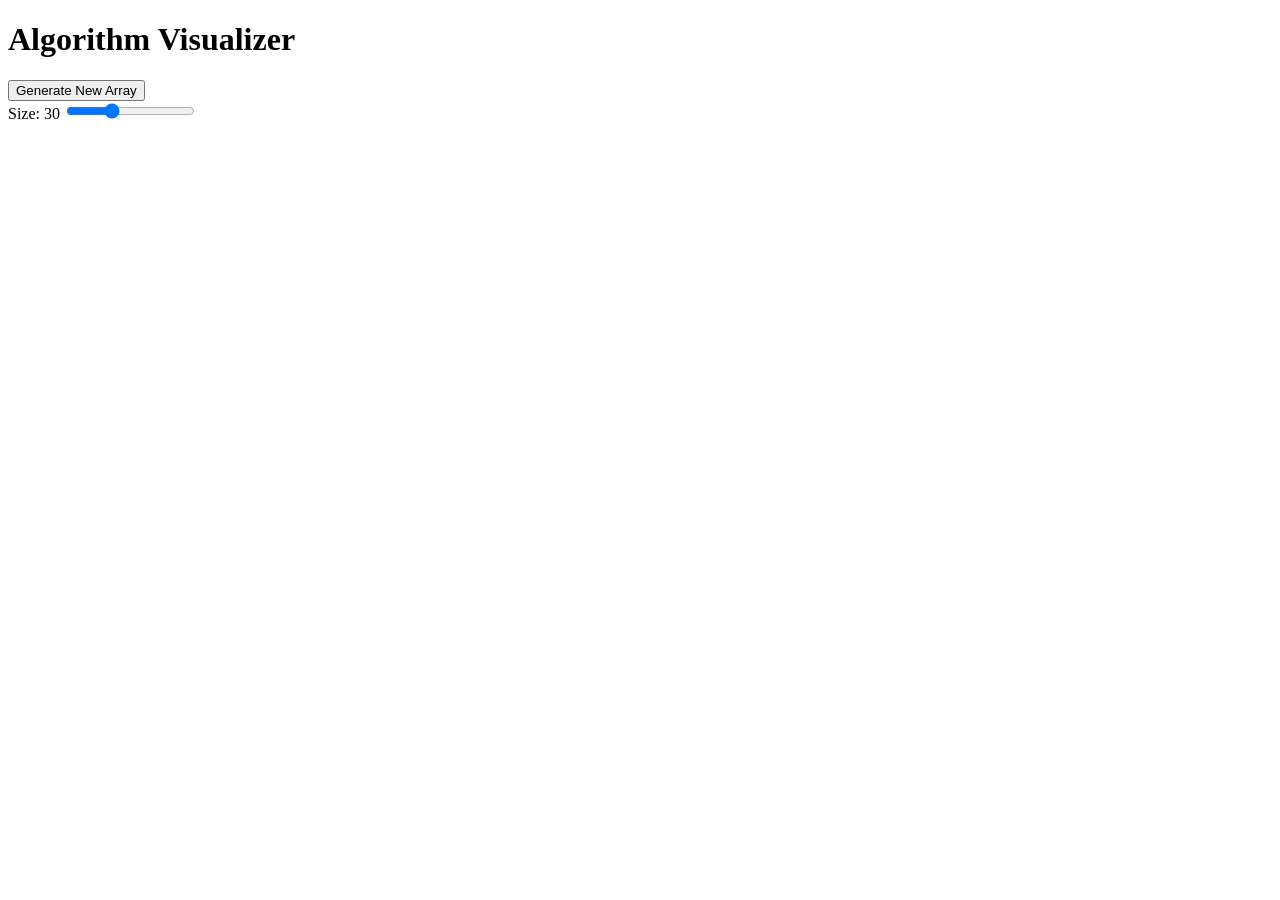
==== index.html @ 88ce08a6 "Added code" ====
<!DOCTYPE html>
<html lang="en">
<head>
    <meta charset="UTF-8">
    <meta name = "viewport" content = "width=device-width, initial-scale=1.0">
    <title>AlgoVisualizer - Interactive Algorithm Engine</title>
</head>
<body>
    <header>
        <h1>Algorithm Visualizer</h1>
        <div class = "controls">
            <button id="generate-btn">Generate New Array</button>
            <div class="slider-group">
                <label for="array-size">Size: <span id="size-val">30</span></label>
                <input type="range" id="array-size" min="5" max="80" value="30">
            </div>
        </div>
    </header>

    <main>
        <div id="visualizer-container"></div>
    </main>
    <script src="app.js"></script>
</body>
</html>
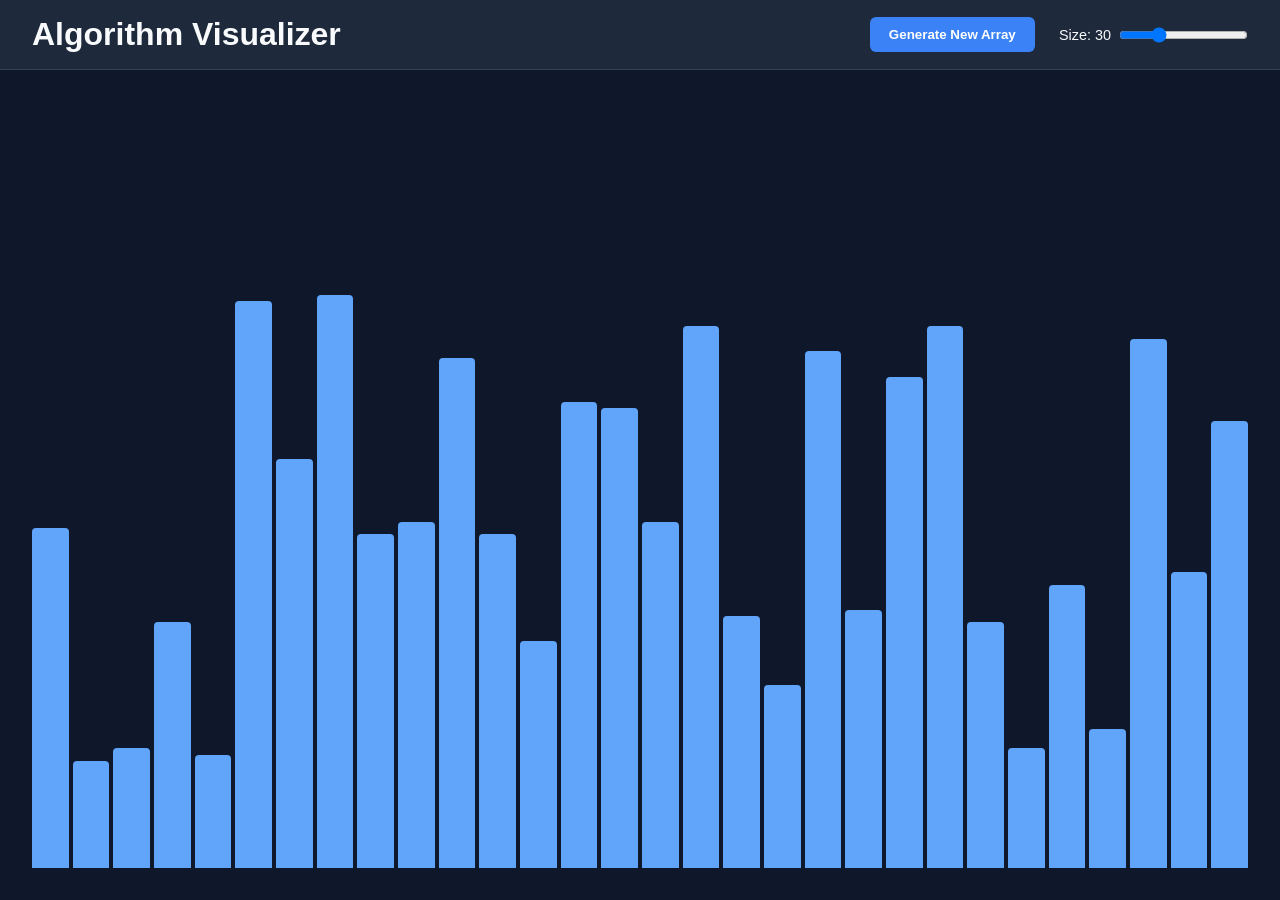
==== commit f49d714d: "Added code" ====
--- a/index.html
+++ b/index.html
@@ -1,25 +1,27 @@
 <!DOCTYPE html>
 <html lang="en">
 <head>
-    <meta charset="UTF-8">
-    <meta name = "viewport" content = "width=device-width, initial-scale=1.0">
-    <title>AlgoVisualizer - Interactive Algorithm Engine</title>
+  <meta charset="UTF-8">
+  <meta name="viewport" content="width=device-width, initial-scale=1.0">
+  <title>Algorithm Visualizer</title>
+  <link rel="stylesheet" href="style.css">
 </head>
 <body>
-    <header>
-        <h1>Algorithm Visualizer</h1>
-        <div class = "controls">
-            <button id="generate-btn">Generate New Array</button>
-            <div class="slider-group">
-                <label for="array-size">Size: <span id="size-val">30</span></label>
-                <input type="range" id="array-size" min="5" max="80" value="30">
-            </div>
-        </div>
-    </header>
+  <header>
+    <h1>Algorithm Visualizer</h1>
+    <div class="controls">
+      <button id="generate-btn">Generate New Array</button>
+      <div class="slider-group">
+        <label for="array-size">Size: <span id="size-val">30</span></label>
+        <input type="range" id="array-size" min="10" max="80" value="30">
+      </div>
+    </div>
+  </header>
 
-    <main>
-        <div id="visualizer-container"></div>
-    </main>
-    <script src="app.js"></script>
+  <main>
+    <div id="visualizer-container"></div>
+  </main>
+
+  <script src="app.js"></script>
 </body>
 </html>
--- a/style.css
+++ b/style.css
@@ -0,0 +1,82 @@
+* {
+  box-sizing: border-box;
+  margin: 0;
+  padding: 0;
+  font-family: 'Segoe UI', Tahoma, Geneva, Verdana, sans-serif;
+}
+
+body {
+  background-color: #0f172a;
+  color: #f8fafc;
+  display: flex;
+  flex-direction: column;
+  height: 100vh;
+}
+
+header {
+  display: flex;
+  justify-content: space-between;
+  align-items: center;
+  padding: 1rem 2rem;
+  background-color: #1e293b;
+  border-bottom: 1px solid #334155;
+}
+
+.controls {
+  display: flex;
+  align-items: center;
+  gap: 1.5rem;
+}
+
+button {
+  background-color: #3b82f6;
+  color: white;
+  border: none;
+  padding: 0.6rem 1.2rem;
+  border-radius: 6px;
+  cursor: pointer;
+  font-weight: 600;
+  transition: background-color 0.2s ease;
+}
+
+button:hover {
+  background-color: #2563eb;
+}
+
+.slider-group {
+  display: flex;
+  align-items: center;
+  gap: 0.5rem;
+  font-size: 0.9rem;
+}
+
+main {
+  flex: 1; 
+  display: flex;
+  justify-content: center;
+  align-items: flex-end;
+  padding: 2rem;
+  overflow: hidden;
+}
+
+#visualizer-container {
+  display: flex;
+  align-items: flex-end;
+  justify-content: center;
+  gap: 4px;
+  width: 100%;
+  height: 70vh;
+}
+
+.bar {
+  background-color: #60a5fa;
+  border-top-left-radius: 4px;
+  border-top-right-radius: 4px;
+  flex: 1;   /* Automatically shrinks bar widths as more bars are added */
+  transition: height 0.1s ease, background-color 0.1s ease;
+}
+
+/* Color States for Algorithms */
+.bar.comparing { background-color: #f59e0b; } /* Orange */
+.bar.swapping  { background-color: #ef4444; } /* Red */
+.bar.sorted    { background-color: #10b981; } /* Green */
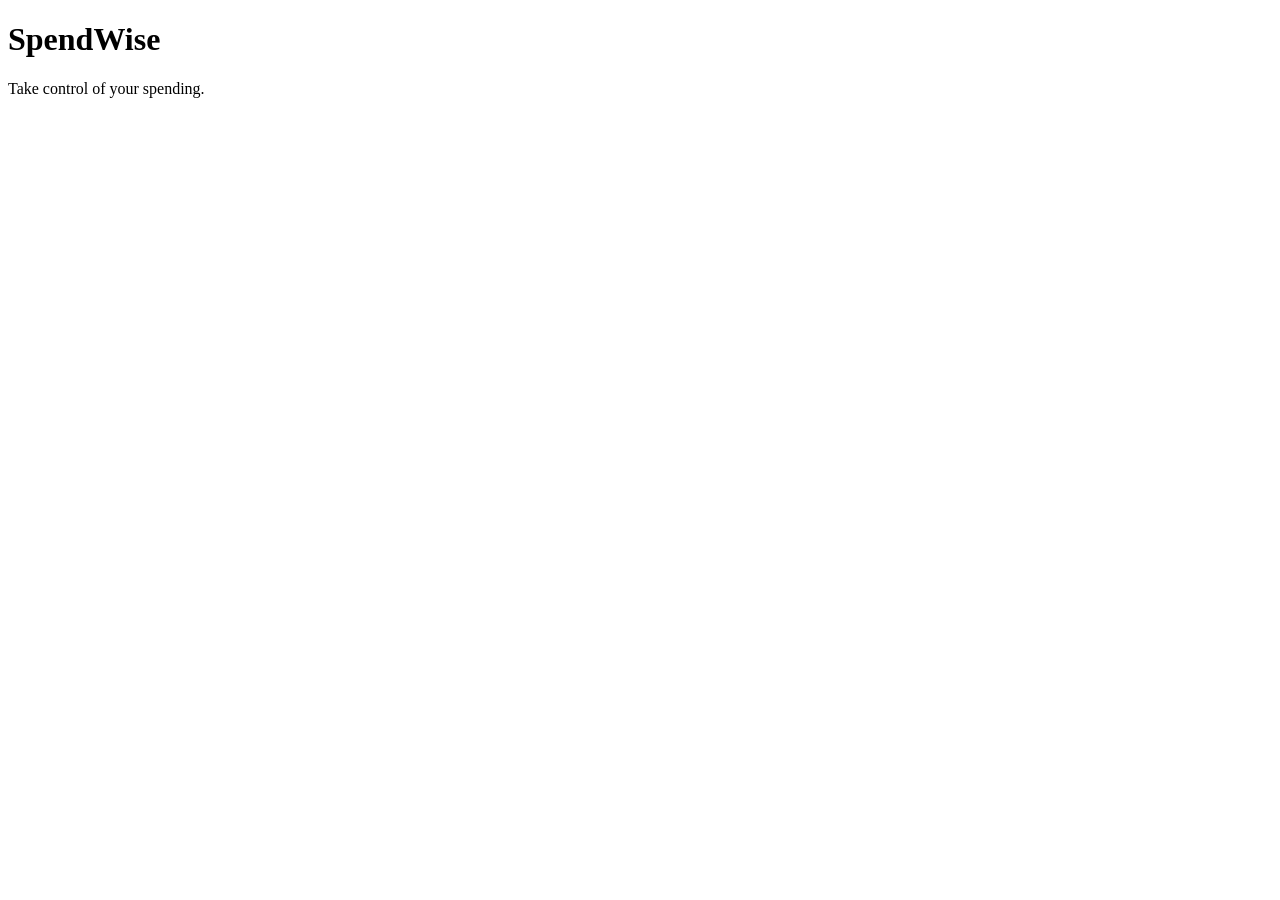
==== commit f684b551: "Added" ====
--- a/index.html
+++ b/index.html
@@ -1,27 +1,20 @@
 <!DOCTYPE html>
 <html lang="en">
+
 <head>
-  <meta charset="UTF-8">
-  <meta name="viewport" content="width=device-width, initial-scale=1.0">
-  <title>Algorithm Visualizer</title>
-  <link rel="stylesheet" href="style.css">
+    <meta charset="UTF-8">
+    <meta name="viewport" content="width=device-width, initial-scale=1.0">
+
+    <title>SpendWise</title>
+
+    <link rel="stylesheet" href="style.css">
 </head>
+
 <body>
-  <header>
-    <h1>Algorithm Visualizer</h1>
-    <div class="controls">
-      <button id="generate-btn">Generate New Array</button>
-      <div class="slider-group">
-        <label for="array-size">Size: <span id="size-val">30</span></label>
-        <input type="range" id="array-size" min="10" max="80" value="30">
-      </div>
-    </div>
-  </header>
 
-  <main>
-    <div id="visualizer-container"></div>
-  </main>
+    <h1>SpendWise</h1>
+    <p>Take control of your spending.</p>
 
-  <script src="app.js"></script>
 </body>
+
 </html>
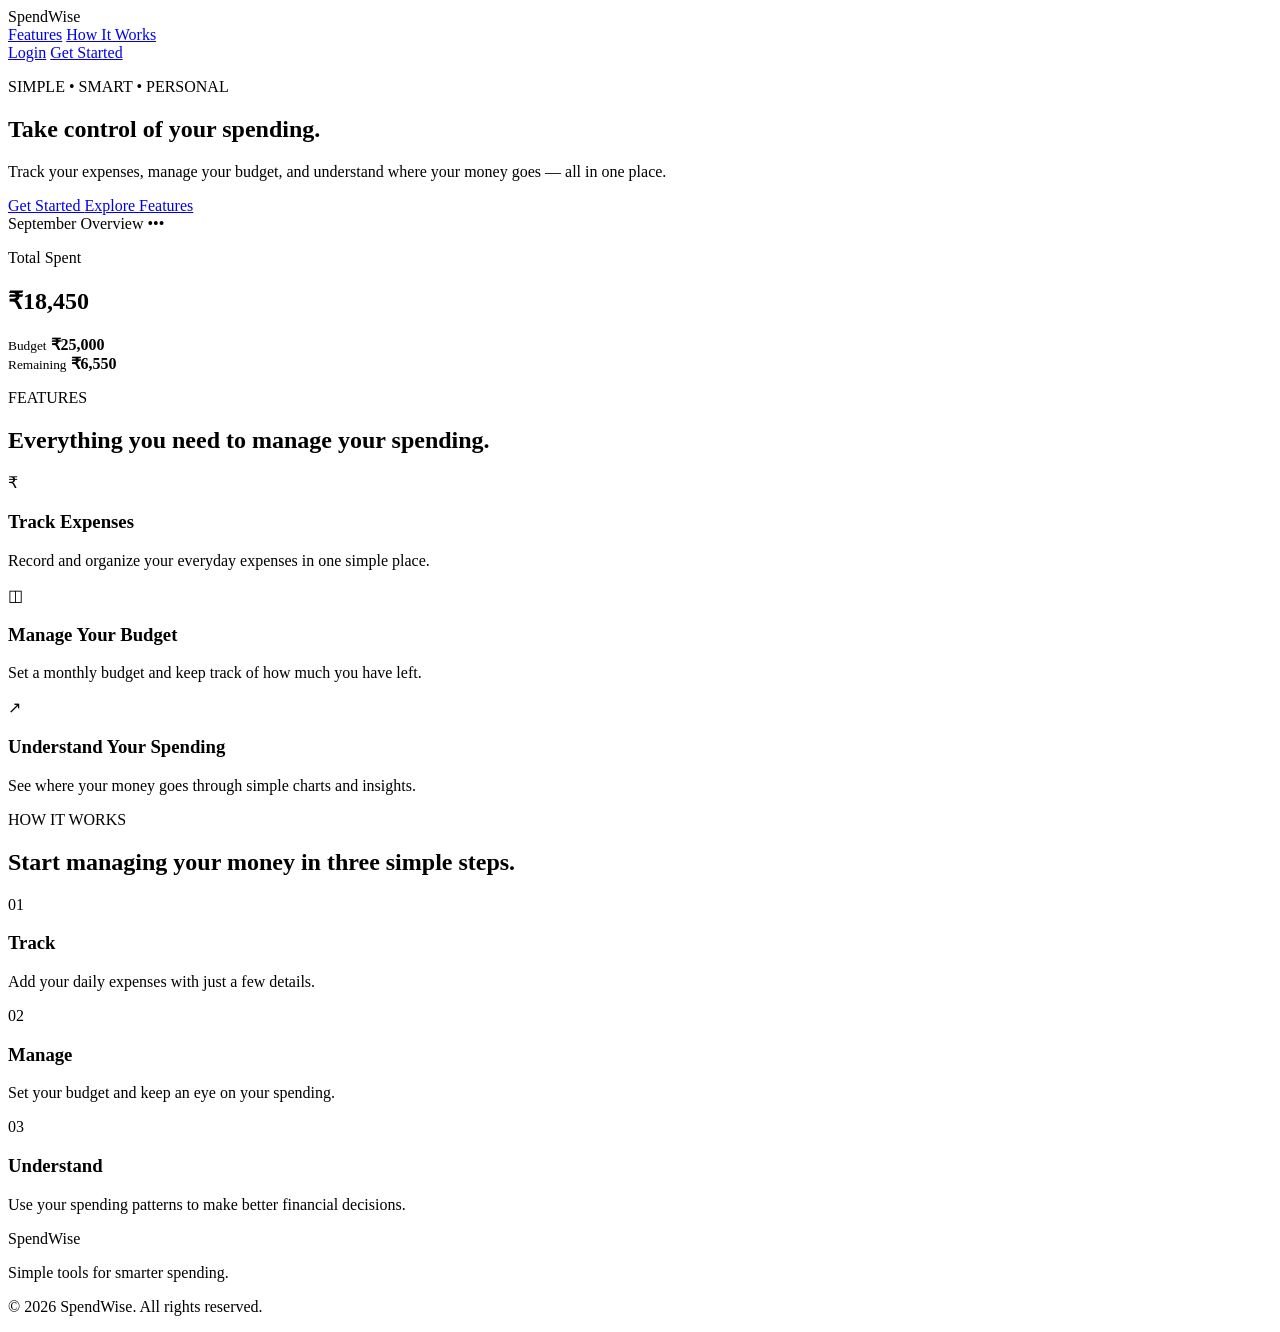
==== commit 8b81196d: "Added homepage layout" ====
--- a/index.html
+++ b/index.html
@@ -2,18 +2,212 @@
 <html lang="en">
 
 <head>
-    <meta charset="UTF-8">
-    <meta name="viewport" content="width=device-width, initial-scale=1.0">
-
-    <title>SpendWise</title>
-
-    <link rel="stylesheet" href="style.css">
+  <meta charset="UTF-8">
+  <meta name="viewport" content="width=device-width, initial-scale=1.0">
+
+  <title>SpendWise</title>
+
+  <link rel="stylesheet" href="style.css">
 </head>
 
 <body>
 
-    <h1>SpendWise</h1>
-    <p>Take control of your spending.</p>
+  <header class="navbar">
+
+    <div class="logo">
+      SpendWise
+    </div>
+
+    <nav class="nav-links">
+      <a href="#features">Features</a>
+      <a href="#how-it-works">How It Works</a>
+    </nav>
+
+    <div class="nav-actions">
+      <a href="#login" class="login-btn">Login</a>
+      <a href="#signup" class="signup-btn">Get Started</a>
+    </div>
+
+  </header>
+
+  <!-- HERO SECTION -->
+  <main>
+    <section class="hero">
+      <div class="hero-content">
+
+        <p class="hero-tag">SIMPLE • SMART • PERSONAL</p>
+        <h1>
+          Take control of
+          <span>your spending.</span>
+        </h1>
+
+        <p class="hero-description">
+          Track your expenses, manage your budget,
+          and understand where your money goes —
+          all in one place.
+        </p>
+
+        <div class="hero-buttons">
+          <a href="#signup" class="primary-btn">
+            Get Started
+          </a>
+          <a href="#features" class="secondary-btn">
+            Explore Features
+          </a>
+        </div>
+
+      </div>
+
+      <div class="hero-preview">
+        <div class="preview-header">
+          <span>September Overview</span>
+          <span>•••</span>
+        </div>
+        <div class="preview-balance">
+          <p>Total Spent</p>
+          <h2>₹18,450</h2>
+        </div>
+
+        <div class="preview-cards">
+          <div>
+            <small>Budget</small>
+            <strong>₹25,000</strong>
+          </div>
+          <div>
+            <small>Remaining</small>
+            <strong>₹6,550</strong>
+          </div>
+        </div>
+      </div>
+    </section>
+
+    <section class="features" id="features">
+
+      <div class="section-heading">
+        <p>FEATURES</p>
+        <h2>
+          Everything you need to
+          manage your spending.
+        </h2>
+      </div>
+
+      <div class="feature-grid">
+
+        <article class="feature-card">
+          <div class="feature-icon">
+            ₹
+          </div>
+          <h3>
+            Track Expenses
+          </h3>
+          <p>
+            Record and organize your everyday
+            expenses in one simple place.
+          </p>
+        </article>
+
+
+        <article class="feature-card">
+          <div class="feature-icon">
+            ◫
+          </div>
+          <h3>
+            Manage Your Budget
+          </h3>
+          <p>
+            Set a monthly budget and keep track
+            of how much you have left.
+          </p>
+        </article>
+
+
+        <article class="feature-card">
+          <div class="feature-icon">
+            ↗
+          </div>
+          <h3>
+            Understand Your Spending
+          </h3>
+          <p>
+            See where your money goes through
+            simple charts and insights.
+          </p>
+        </article>
+
+      </div>
+
+    </section>
+
+    <section class="how-it-works" id="how-it-works">
+
+      <div class="section-heading">
+        <p>HOW IT WORKS</p>
+        <h2>
+          Start managing your money
+          in three simple steps.
+        </h2>
+      </div>
+
+      <div class="steps">
+        <article class="step">
+          <span class="step-number">
+            01
+          </span>
+          <h3>
+            Track
+          </h3>
+          <p>
+            Add your daily expenses
+            with just a few details.
+          </p>
+        </article>
+
+        <article class="step">
+          <span class="step-number">
+            02
+          </span>
+          <h3>
+            Manage
+          </h3>
+          <p>
+            Set your budget and keep
+            an eye on your spending.
+          </p>
+        </article>
+
+
+        <article class="step">
+          <span class="step-number">
+            03
+          </span>
+          <h3>
+            Understand
+          </h3>
+          <p>
+            Use your spending patterns
+            to make better financial decisions.
+          </p>
+        </article>
+
+      </div>
+
+    </section>
+
+  </main>
+
+  <footer class="footer">
+
+    <div class="footer-logo">
+      SpendWise
+    </div>
+    <p>
+      Simple tools for smarter spending.
+    </p>
+    <p class="copyright">
+      © 2026 SpendWise. All rights reserved.
+    </p>
+
+  </footer>
 
 </body>
 
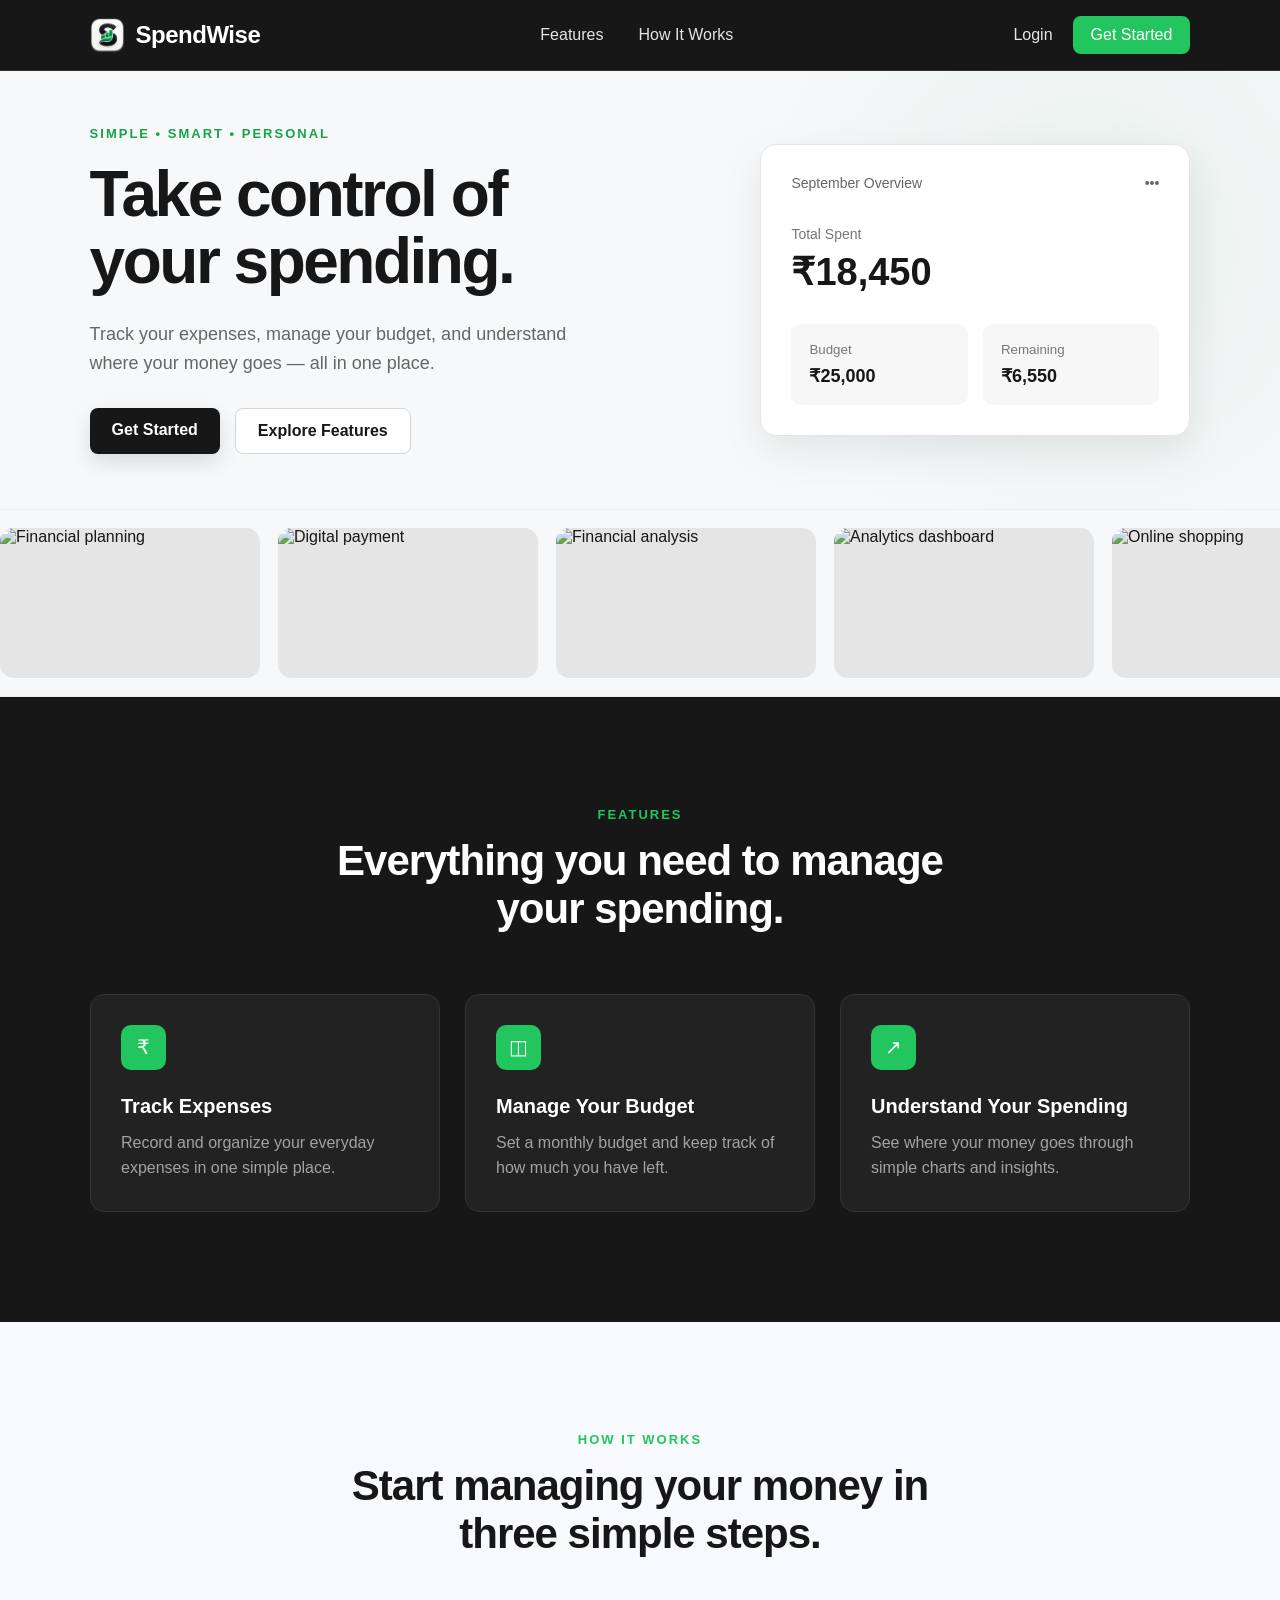
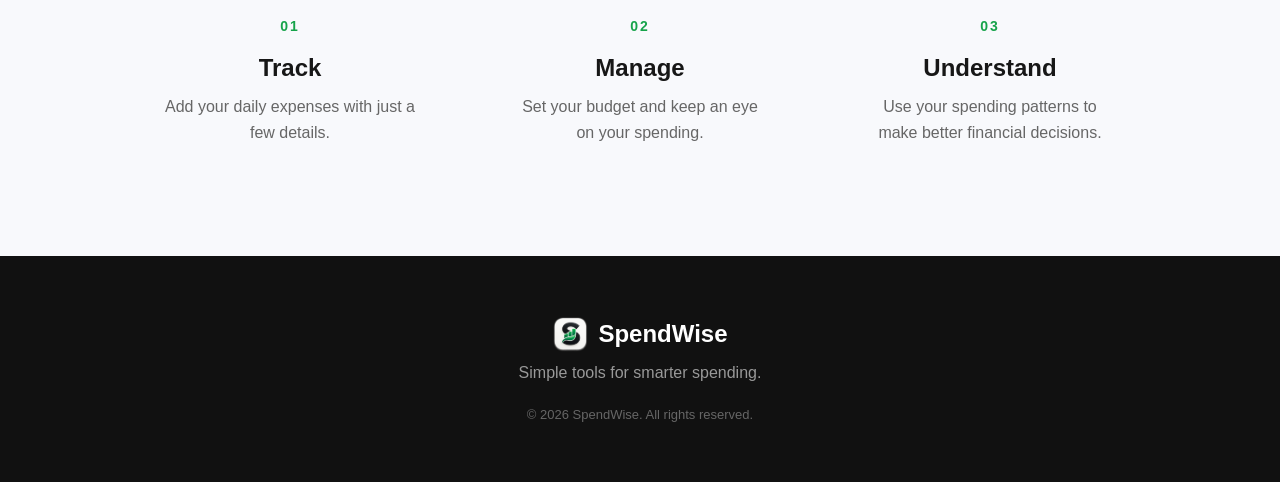
==== commit 9adc0af2: "Added Login and SignUp" ====
--- a/index.html
+++ b/index.html
@@ -7,6 +7,7 @@
 
   <title>SpendWise</title>
 
+  <link rel="icon" type="image/png" href="logo.png">
   <link rel="stylesheet" href="style.css">
 </head>
 
@@ -15,7 +16,8 @@
   <header class="navbar">
 
     <div class="logo">
-      SpendWise
+      <img src="logo.png" alt="SpendWise logo">
+      <span>SpendWise</span>
     </div>
 
     <nav class="nav-links">
@@ -30,184 +32,371 @@
 
   </header>
 
-  <!-- HERO SECTION -->
   <main>
-    <section class="hero">
-      <div class="hero-content">
-
-        <p class="hero-tag">SIMPLE • SMART • PERSONAL</p>
-        <h1>
-          Take control of
-          <span>your spending.</span>
-        </h1>
-
-        <p class="hero-description">
-          Track your expenses, manage your budget,
-          and understand where your money goes —
-          all in one place.
+    <!-- HOME VIEW -->
+    <div id="home-view" class="view active">
+
+      <!-- HERO SECTION -->
+      <section class="hero">
+        <div class="hero-content">
+
+          <p class="hero-tag">SIMPLE • SMART • PERSONAL</p>
+          <h1>
+            Take control of
+            <span>your spending.</span>
+          </h1>
+
+          <p class="hero-description">
+            Track your expenses, manage your budget,
+            and understand where your money goes —
+            all in one place.
+          </p>
+
+          <div class="hero-buttons">
+            <a href="#signup" class="primary-btn">
+              Get Started
+            </a>
+            <a href="#features" class="secondary-btn">
+              Explore Features
+            </a>
+          </div>
+
+        </div>
+
+        <div class="hero-preview">
+          <div class="preview-header">
+            <span>September Overview</span>
+            <span>•••</span>
+          </div>
+          <div class="preview-balance">
+            <p>Total Spent</p>
+            <h2>₹18,450</h2>
+          </div>
+
+          <div class="preview-cards">
+            <div>
+              <small>Budget</small>
+              <strong>₹25,000</strong>
+            </div>
+            <div>
+              <small>Remaining</small>
+              <strong>₹6,550</strong>
+            </div>
+          </div>
+        </div>
+      </section>
+
+      <!-- PHOTO REEL -->
+
+      <section class="photo-reel">
+
+        <div class="reel-track">
+
+          <div class="reel-item">
+            <img src="https://images.unsplash.com/photo-1554224155-8d04cb21cd6c?auto=format&fit=crop&w=800&q=80"
+              alt="Financial planning">
+          </div>
+
+          <div class="reel-item">
+            <img src="https://images.unsplash.com/photo-1556742049-0cfed4f6a45d?auto=format&fit=crop&w=800&q=80"
+              alt="Digital payment">
+          </div>
+
+          <div class="reel-item">
+            <img src="https://images.unsplash.com/photo-1554224154-26032ffc0d07?auto=format&fit=crop&w=800&q=80"
+              alt="Financial analysis">
+          </div>
+
+          <div class="reel-item">
+            <img src="https://images.unsplash.com/photo-1460925895917-afdab827c52f?auto=format&fit=crop&w=800&q=80"
+              alt="Analytics dashboard">
+          </div>
+
+          <div class="reel-item">
+            <img src="https://images.unsplash.com/photo-1556740749-887f6717d7e4?auto=format&fit=crop&w=800&q=80"
+              alt="Online shopping">
+          </div>
+
+          <div class="reel-item">
+            <img src="https://images.unsplash.com/photo-1556761175-b413da4baf72?auto=format&fit=crop&w=800&q=80"
+              alt="Business planning">
+          </div>
+
+
+          <div class="reel-item">
+            <img src="https://images.unsplash.com/photo-1554224155-8d04cb21cd6c?auto=format&fit=crop&w=800&q=80" alt="">
+          </div>
+
+          <div class="reel-item">
+            <img src="https://images.unsplash.com/photo-1556742049-0cfed4f6a45d?auto=format&fit=crop&w=800&q=80" alt="">
+          </div>
+
+          <div class="reel-item">
+            <img src="https://images.unsplash.com/photo-1554224154-26032ffc0d07?auto=format&fit=crop&w=800&q=80" alt="">
+          </div>
+
+          <div class="reel-item">
+            <img src="https://images.unsplash.com/photo-1460925895917-afdab827c52f?auto=format&fit=crop&w=800&q=80"
+              alt="">
+          </div>
+
+          <div class="reel-item">
+            <img src="https://images.unsplash.com/photo-1556740749-887f6717d7e4?auto=format&fit=crop&w=800&q=80" alt="">
+          </div>
+
+          <div class="reel-item">
+            <img src="https://images.unsplash.com/photo-1556761175-b413da4baf72?auto=format&fit=crop&w=800&q=80" alt="">
+          </div>
+
+        </div>
+
+      </section>
+
+      <!-- FEATURES -->
+      <section class="features" id="features">
+
+        <div class="section-heading">
+          <p>FEATURES</p>
+          <h2>
+            Everything you need to
+            manage your spending.
+          </h2>
+        </div>
+
+        <div class="feature-grid">
+
+          <article class="feature-card">
+            <div class="feature-icon">
+              ₹
+            </div>
+            <h3>
+              Track Expenses
+            </h3>
+            <p>
+              Record and organize your everyday
+              expenses in one simple place.
+            </p>
+          </article>
+
+
+          <article class="feature-card">
+            <div class="feature-icon">
+              ◫
+            </div>
+            <h3>
+              Manage Your Budget
+            </h3>
+            <p>
+              Set a monthly budget and keep track
+              of how much you have left.
+            </p>
+          </article>
+
+
+          <article class="feature-card">
+            <div class="feature-icon">
+              ↗
+            </div>
+            <h3>
+              Understand Your Spending
+            </h3>
+            <p>
+              See where your money goes through
+              simple charts and insights.
+            </p>
+          </article>
+
+        </div>
+
+      </section>
+
+      <!-- HOW IT WORKS -->
+      <section class="how-it-works" id="how-it-works">
+
+        <div class="section-heading">
+          <p>HOW IT WORKS</p>
+          <h2>
+            Start managing your money
+            in three simple steps.
+          </h2>
+        </div>
+
+        <div class="steps">
+          <article class="step">
+            <span class="step-number">
+              01
+            </span>
+            <h3>
+              Track
+            </h3>
+            <p>
+              Add your daily expenses
+              with just a few details.
+            </p>
+          </article>
+
+          <article class="step">
+            <span class="step-number">
+              02
+            </span>
+            <h3>
+              Manage
+            </h3>
+            <p>
+              Set your budget and keep
+              an eye on your spending.
+            </p>
+          </article>
+
+
+          <article class="step">
+            <span class="step-number">
+              03
+            </span>
+            <h3>
+              Understand
+            </h3>
+            <p>
+              Use your spending patterns
+              to make better financial decisions.
+            </p>
+          </article>
+
+        </div>
+
+      </section>
+
+      <!-- FOOTER -->
+      <footer class="footer">
+        <div class="footer-logo">
+          <img src="logo.png" alt="SpendWise logo">
+          <span>SpendWise</span>
+        </div>
+        <p>
+          Simple tools for smarter spending.
         </p>
-
-        <div class="hero-buttons">
-          <a href="#signup" class="primary-btn">
-            Get Started
-          </a>
-          <a href="#features" class="secondary-btn">
-            Explore Features
-          </a>
+        <p class="copyright">
+          © 2026 SpendWise. All rights reserved.
+        </p>
+      </footer>
+    </div>
+
+    <!-- SIGN UP VIEW-->
+    <section id="signup-view" class="view">
+      <div class="auth-layout">
+
+        <div class="auth-image">
+          <img src="auth-finance.png" alt="Personal finance workspace">
+        </div>
+
+        <div class="auth-container">
+
+          <div class="auth-header">
+            <p class="auth-tag">GET STARTED</p>
+            <h2>Create your account</h2>
+            <p>
+              Start tracking your spending and take control
+              of your budget.
+            </p>
+          </div>
+
+          <form id="signup-form">
+
+            <div class="form-group">
+              <label for="signup-name">Name</label>
+              <input type="text" id="signup-name" placeholder="Enter your name">
+            </div>
+
+            <div class="form-group">
+              <label for="signup-email">Email</label>
+              <input type="email" id="signup-email" placeholder="Enter your email">
+            </div>
+
+            <div class="form-group">
+              <label for="signup-password">Password</label>
+              <input type="password" id="signup-password" placeholder="Create a password">
+            </div>
+
+            <div class="form-group">
+              <label for="signup-confirm-password">
+                Confirm Password
+              </label>
+              <input type="password" id="signup-confirm-password" placeholder="Confirm your password">
+            </div>
+
+            <button type="submit" class="auth-btn">
+              Create Account
+            </button>
+
+          </form>
+
+          <p class="auth-switch">
+            Already have an account?
+            <a href="#login">Login</a>
+          </p>
+
         </div>
 
       </div>
 
-      <div class="hero-preview">
-        <div class="preview-header">
-          <span>September Overview</span>
-          <span>•••</span>
-        </div>
-        <div class="preview-balance">
-          <p>Total Spent</p>
-          <h2>₹18,450</h2>
-        </div>
-
-        <div class="preview-cards">
-          <div>
-            <small>Budget</small>
-            <strong>₹25,000</strong>
-          </div>
-          <div>
-            <small>Remaining</small>
-            <strong>₹6,550</strong>
-          </div>
-        </div>
+    </section>
+
+    <!-- LOGIN VIEW-->
+    <section id="login-view" class="view">
+
+      <div class="auth-layout">
+
+        <div class="auth-image">
+          <img src="auth-finance.png" alt="Personal finance workspace">
+        </div>
+
+        <div class="auth-container">
+
+          <div class="auth-header">
+            <p class="auth-tag">WELCOME BACK</p>
+            <h2>Login to SpendWise</h2>
+            <p>
+              Continue managing your expenses and budget.
+            </p>
+          </div>
+
+          <form id="login-form">
+
+            <div class="form-group">
+              <label for="login-email">
+                Email
+              </label>
+              <input type="email" id="login-email" placeholder="Enter your email">
+            </div>
+
+            <div class="form-group">
+              <label for="login-password">
+                Password
+              </label>
+              <input type="password" id="login-password" placeholder="Enter your password">
+            </div>
+
+            <button type="submit" class="auth-btn">
+              Login
+            </button>
+
+          </form>
+
+
+          <p class="auth-switch">
+            Don't have an account?
+            <a href="#signup">
+              Create one
+            </a>
+          </p>
+
+        </div>
+
       </div>
     </section>
 
-    <section class="features" id="features">
-
-      <div class="section-heading">
-        <p>FEATURES</p>
-        <h2>
-          Everything you need to
-          manage your spending.
-        </h2>
-      </div>
-
-      <div class="feature-grid">
-
-        <article class="feature-card">
-          <div class="feature-icon">
-            ₹
-          </div>
-          <h3>
-            Track Expenses
-          </h3>
-          <p>
-            Record and organize your everyday
-            expenses in one simple place.
-          </p>
-        </article>
-
-
-        <article class="feature-card">
-          <div class="feature-icon">
-            ◫
-          </div>
-          <h3>
-            Manage Your Budget
-          </h3>
-          <p>
-            Set a monthly budget and keep track
-            of how much you have left.
-          </p>
-        </article>
-
-
-        <article class="feature-card">
-          <div class="feature-icon">
-            ↗
-          </div>
-          <h3>
-            Understand Your Spending
-          </h3>
-          <p>
-            See where your money goes through
-            simple charts and insights.
-          </p>
-        </article>
-
-      </div>
-
-    </section>
-
-    <section class="how-it-works" id="how-it-works">
-
-      <div class="section-heading">
-        <p>HOW IT WORKS</p>
-        <h2>
-          Start managing your money
-          in three simple steps.
-        </h2>
-      </div>
-
-      <div class="steps">
-        <article class="step">
-          <span class="step-number">
-            01
-          </span>
-          <h3>
-            Track
-          </h3>
-          <p>
-            Add your daily expenses
-            with just a few details.
-          </p>
-        </article>
-
-        <article class="step">
-          <span class="step-number">
-            02
-          </span>
-          <h3>
-            Manage
-          </h3>
-          <p>
-            Set your budget and keep
-            an eye on your spending.
-          </p>
-        </article>
-
-
-        <article class="step">
-          <span class="step-number">
-            03
-          </span>
-          <h3>
-            Understand
-          </h3>
-          <p>
-            Use your spending patterns
-            to make better financial decisions.
-          </p>
-        </article>
-
-      </div>
-
-    </section>
-
   </main>
-
-  <footer class="footer">
-
-    <div class="footer-logo">
-      SpendWise
-    </div>
-    <p>
-      Simple tools for smarter spending.
-    </p>
-    <p class="copyright">
-      © 2026 SpendWise. All rights reserved.
-    </p>
-
-  </footer>
+  <script src="script.js"></script>
 
 </body>
 
--- a/style.css
+++ b/style.css
@@ -0,0 +1,942 @@
+/* GLOBAL */
+
+* {
+    margin: 0;
+    padding: 0;
+    box-sizing: border-box;
+}
+
+body {
+    font-family: Arial, sans-serif;
+    background: #f8f9fc;
+    color: #171717;
+}
+
+
+/* NAVBAR */
+
+.navbar {
+    position: sticky;
+    top: 0;
+    z-index: 1000;
+
+    display: flex;
+    align-items: center;
+    justify-content: space-between;
+
+    padding: 16px 7%;
+
+    background: #171717;
+    border-bottom: 1px solid #2d2d2d;
+}
+
+.logo {
+    display: flex;
+    align-items: center;
+    gap: 10px;
+
+    font-size: 24px;
+    font-weight: 700;
+    letter-spacing: -0.5px;
+
+    color: white;
+}
+
+.logo img {
+    width: 36px;
+    height: 36px;
+
+    object-fit: cover;
+    border-radius: 9px;
+}
+
+.nav-links {
+    display: flex;
+    gap: 35px;
+}
+
+.nav-links a,
+.nav-actions a {
+    text-decoration: none;
+    color: #e5e5e5;
+}
+
+.nav-links a {
+    transition: color 0.2s ease;
+}
+
+.nav-links a:hover {
+    color: #22c55e;
+}
+
+.nav-actions {
+    display: flex;
+    align-items: center;
+    gap: 20px;
+}
+
+.login-btn {
+    font-weight: 500;
+
+    transition: color 0.2s ease;
+}
+
+.login-btn:hover {
+    color: #22c55e !important;
+}
+
+.signup-btn {
+    padding: 10px 18px;
+
+    border-radius: 8px;
+
+    background: #22c55e;
+    color: white !important;
+
+    transition:
+        transform 0.2s ease,
+        background 0.2s ease;
+}
+
+.signup-btn:hover {
+    background: #16a34a;
+    transform: translateY(-2px);
+}
+
+
+/* HERO */
+
+.hero {
+    min-height: 430px;
+
+    display: flex;
+    align-items: center;
+    justify-content: space-between;
+
+    gap: 60px;
+    padding: 55px 7%;
+
+    background:
+        radial-gradient(
+            circle at 85% 40%,
+            rgba(22, 163, 74, 0.08),
+            transparent 30%
+        ),
+        #f7f8fa;
+}
+
+.hero-content {
+    max-width: 600px;
+}
+
+.hero-tag {
+    margin-bottom: 20px;
+
+    font-size: 13px;
+    font-weight: 700;
+    letter-spacing: 2px;
+
+    color: #16a34a;
+}
+
+.hero h1 {
+    font-size: 64px;
+    line-height: 1.05;
+    letter-spacing: -2.5px;
+
+    margin-bottom: 25px;
+
+    color: #171717;
+}
+
+.hero h1 span {
+    display: block;
+}
+
+.hero-description {
+    max-width: 500px;
+
+    font-size: 18px;
+    line-height: 1.6;
+
+    color: #666;
+
+    margin-bottom: 30px;
+}
+
+.hero-buttons {
+    display: flex;
+    gap: 15px;
+}
+
+.primary-btn,
+.secondary-btn {
+    text-decoration: none;
+
+    padding: 13px 22px;
+
+    border-radius: 8px;
+
+    font-weight: 600;
+}
+
+.primary-btn {
+    background: #171717;
+    color: white;
+
+    box-shadow: 0 8px 20px rgba(0, 0, 0, 0.12);
+
+    transition:
+        transform 0.2s ease,
+        background 0.2s ease,
+        box-shadow 0.2s ease;
+}
+
+.primary-btn:hover {
+    background: #16a34a;
+
+    transform: translateY(-2px);
+
+    box-shadow:
+        0 10px 25px rgba(22, 163, 74, 0.2);
+}
+
+.secondary-btn {
+    border: 1px solid #d5d5d5;
+
+    color: #171717;
+    background: white;
+
+    transition:
+        transform 0.2s ease,
+        border-color 0.2s ease;
+}
+
+.secondary-btn:hover {
+    border-color: #16a34a;
+
+    transform: translateY(-2px);
+}
+
+
+/* HERO PREVIEW */
+
+.hero-preview {
+    width: 430px;
+
+    padding: 30px;
+
+    background: white;
+
+    border: 1px solid #e5e5e5;
+
+    border-radius: 16px;
+
+    box-shadow:
+        0 15px 40px rgba(0, 0, 0, 0.08);
+}
+
+.preview-header {
+    display: flex;
+    justify-content: space-between;
+    align-items: center;
+
+    margin-bottom: 35px;
+
+    font-size: 14px;
+
+    color: #666;
+}
+
+.preview-balance p {
+    margin-bottom: 8px;
+
+    font-size: 14px;
+
+    color: #777;
+}
+
+.preview-balance h2 {
+    font-size: 38px;
+
+    margin-bottom: 30px;
+}
+
+.preview-cards {
+    display: flex;
+    gap: 15px;
+}
+
+.preview-cards div {
+    flex: 1;
+
+    padding: 18px;
+
+    background: #f7f7f7;
+
+    border-radius: 10px;
+}
+
+.preview-cards small {
+    display: block;
+
+    margin-bottom: 8px;
+
+    color: #777;
+}
+
+.preview-cards strong {
+    font-size: 18px;
+}
+
+
+/* PHOTO REEL */
+
+.photo-reel {
+    position: relative;
+
+    overflow: hidden;
+
+    padding: 18px 0;
+
+    background: #f7f8fa;
+
+    border-top: 1px solid #eeeeee;
+    border-bottom: 1px solid #eeeeee;
+}
+
+.reel-track {
+    display: flex;
+
+    width: max-content;
+
+    animation: reel 35s linear infinite;
+}
+
+.reel-item {
+    flex-shrink: 0;
+
+    width: 260px;
+    height: 150px;
+
+    margin-right: 18px;
+
+    border-radius: 14px;
+
+    overflow: hidden;
+
+    background: #e5e5e5;
+}
+
+.reel-item img {
+    width: 100%;
+    height: 100%;
+
+    display: block;
+
+    object-fit: cover;
+
+    filter: saturate(0.9);
+
+    transition: transform 0.3s ease;
+}
+
+.reel-item:hover img {
+    transform: scale(1.05);
+}
+
+.photo-reel:hover .reel-track {
+    animation-play-state: paused;
+}
+
+@keyframes reel {
+
+    from {
+        transform: translateX(0);
+    }
+
+    to {
+        transform: translateX(calc(-50% - 9px));
+    }
+}
+
+
+/* FEATURES */
+
+.features {
+    padding: 110px 7%;
+
+    background: #171717;
+
+    color: white;
+}
+
+.section-heading {
+    max-width: 650px;
+
+    margin: 0 auto 60px;
+
+    text-align: center;
+}
+
+.section-heading p {
+    margin-bottom: 15px;
+
+    font-size: 13px;
+    font-weight: 700;
+    letter-spacing: 2px;
+
+    color: #22c55e;
+}
+
+.section-heading h2 {
+    font-size: 42px;
+    line-height: 1.15;
+    letter-spacing: -1px;
+
+    color: #171717;
+}
+
+.features .section-heading h2 {
+    color: white;
+}
+
+
+/* FEATURE CARDS */
+
+.feature-grid {
+    display: grid;
+
+    grid-template-columns: repeat(3, 1fr);
+
+    gap: 25px;
+
+    max-width: 1100px;
+
+    margin: 0 auto;
+}
+
+.feature-card {
+    padding: 30px;
+
+    border: 1px solid #333;
+
+    border-radius: 14px;
+
+    background: #222;
+
+    transition:
+        transform 0.2s ease,
+        box-shadow 0.2s ease,
+        border-color 0.2s ease;
+}
+
+.feature-card:hover {
+    transform: translateY(-6px);
+
+    border-color: #22c55e;
+
+    box-shadow:
+        0 15px 35px rgba(0, 0, 0, 0.3);
+}
+
+.feature-icon {
+    width: 45px;
+    height: 45px;
+
+    display: flex;
+    align-items: center;
+    justify-content: center;
+
+    margin-bottom: 25px;
+
+    border-radius: 10px;
+
+    background: #22c55e;
+
+    color: white;
+
+    font-size: 20px;
+
+    transition:
+        background 0.2s ease,
+        transform 0.2s ease;
+}
+
+.feature-card:hover .feature-icon {
+    background: #16a34a;
+
+    transform: scale(1.05);
+}
+
+.feature-card h3 {
+    margin-bottom: 12px;
+
+    font-size: 20px;
+
+    color: white;
+}
+
+.feature-card p {
+    color: #a3a3a3;
+
+    line-height: 1.6;
+}
+
+
+/* HOW IT WORKS */
+
+.how-it-works {
+    padding: 110px 7%;
+
+    background: #f8f9fc;
+
+    color: #171717;
+}
+
+.steps {
+    display: grid;
+
+    grid-template-columns: repeat(3, 1fr);
+
+    gap: 50px;
+
+    max-width: 1000px;
+
+    margin: 0 auto;
+}
+
+.step {
+    text-align: center;
+}
+
+.step-number {
+    display: block;
+
+    margin-bottom: 20px;
+
+    font-size: 14px;
+    font-weight: 700;
+    letter-spacing: 2px;
+
+    color: #16a34a;
+}
+
+.step h3 {
+    margin-bottom: 12px;
+
+    font-size: 24px;
+
+    color: #171717;
+}
+
+.step p {
+    max-width: 250px;
+
+    margin: 0 auto;
+
+    color: #666;
+
+    line-height: 1.6;
+}
+
+
+/* FOOTER */
+
+.footer {
+    padding: 60px 7%;
+
+    background: #111;
+
+    color: white;
+
+    text-align: center;
+}
+
+.footer-logo {
+    display: flex;
+    align-items: center;
+    justify-content: center;
+
+    gap: 10px;
+
+    margin-bottom: 12px;
+
+    font-size: 24px;
+    font-weight: 700;
+}
+
+.footer-logo img {
+    width: 36px;
+    height: 36px;
+
+    object-fit: cover;
+
+    border-radius: 9px;
+}
+
+.footer p {
+    color: #999;
+}
+
+.footer .copyright {
+    margin-top: 25px;
+
+    font-size: 13px;
+
+    color: #666;
+}
+
+
+/* VIEWS */
+
+.view {
+    display: none;
+}
+
+.view.active {
+    display: block;
+}
+
+
+/* AUTH */
+
+#signup-view.active,
+#login-view.active {
+    min-height: calc(100vh - 80px);
+
+    display: flex;
+    align-items: center;
+    justify-content: center;
+
+    padding: 45px 7%;
+
+    background: #f7f8fa;
+}
+
+
+/* AUTH LAYOUT */
+
+.auth-layout {
+    width: 100%;
+    max-width: 1150px;
+
+    min-height: 650px;
+
+    display: grid;
+
+    grid-template-columns: 1.1fr 0.9fr;
+
+    overflow: hidden;
+
+    background: white;
+
+    border: 1px solid #e5e5e5;
+
+    border-radius: 20px;
+
+    box-shadow:
+        0 20px 50px rgba(0, 0, 0, 0.08);
+}
+
+
+/* AUTH IMAGE */
+
+.auth-image {
+    min-height: 650px;
+
+    overflow: hidden;
+
+    background: #e8f5eb;
+}
+
+.auth-image img {
+    width: 100%;
+    height: 100%;
+
+    display: block;
+
+    object-fit: cover;
+
+    object-position: center;
+}
+
+
+/* AUTH FORM */
+
+.auth-container {
+    width: 100%;
+
+    display: flex;
+    flex-direction: column;
+    justify-content: center;
+
+    padding: 55px 60px;
+
+    background: white;
+}
+
+.auth-header {
+    text-align: center;
+
+    margin-bottom: 30px;
+}
+
+.auth-tag {
+    margin-bottom: 12px;
+
+    font-size: 12px;
+    font-weight: 700;
+    letter-spacing: 2px;
+
+    color: #16a34a;
+}
+
+.auth-header h2 {
+    margin-bottom: 12px;
+
+    font-size: 32px;
+
+    color: #171717;
+}
+
+.auth-header > p:last-child {
+    color: #666;
+
+    line-height: 1.5;
+}
+
+
+/* FORM */
+
+.form-group {
+    margin-bottom: 20px;
+}
+
+.form-group label {
+    display: block;
+
+    margin-bottom: 8px;
+
+    font-size: 14px;
+    font-weight: 600;
+
+    color: #171717;
+}
+
+.form-group input {
+    width: 100%;
+
+    padding: 13px 14px;
+
+    border: 1px solid #d8d8d8;
+
+    border-radius: 8px;
+
+    font-size: 15px;
+
+    outline: none;
+
+    transition:
+        border-color 0.2s ease,
+        box-shadow 0.2s ease;
+}
+
+.form-group input:focus {
+    border-color: #16a34a;
+
+    box-shadow:
+        0 0 0 3px rgba(22, 163, 74, 0.08);
+}
+
+
+/* AUTH BUTTON */
+
+.auth-btn {
+    width: 100%;
+
+    padding: 14px;
+
+    border: none;
+
+    border-radius: 8px;
+
+    background: #171717;
+
+    color: white;
+
+    font-size: 15px;
+    font-weight: 600;
+
+    cursor: pointer;
+
+    transition:
+        background 0.2s ease,
+        transform 0.2s ease;
+}
+
+.auth-btn:hover {
+    background: #16a34a;
+
+    transform: translateY(-2px);
+}
+
+
+/* AUTH SWITCH */
+
+.auth-switch {
+    margin-top: 22px;
+
+    text-align: center;
+
+    color: #666;
+
+    font-size: 14px;
+}
+
+.auth-switch a {
+    color: #1a1a1a;
+
+    font-weight: 600;
+
+    transition: color 0.2s ease;
+}
+
+.auth-switch a:hover {
+    color: #16a34a;
+}
+
+
+/* RESPONSIVE */
+
+@media (max-width: 900px) {
+
+    .hero {
+        flex-direction: column;
+
+        text-align: center;
+    }
+
+    .hero-content {
+        max-width: 700px;
+    }
+
+    .hero-description {
+        margin-left: auto;
+        margin-right: auto;
+    }
+
+    .hero-buttons {
+        justify-content: center;
+    }
+
+    .hero-preview {
+        width: 100%;
+
+        max-width: 500px;
+    }
+
+    .feature-grid,
+    .steps {
+        grid-template-columns: 1fr;
+
+        max-width: 500px;
+    }
+
+
+    /* AUTH */
+
+    .auth-layout {
+        grid-template-columns: 1fr;
+
+        max-width: 550px;
+    }
+
+    .auth-image {
+        min-height: 280px;
+
+        max-height: 280px;
+    }
+
+    .auth-container {
+        padding: 45px 40px;
+    }
+}
+
+
+@media (max-width: 650px) {
+
+    .navbar {
+        padding: 16px 5%;
+    }
+
+    .nav-links {
+        display: none;
+    }
+
+    .nav-actions {
+        gap: 10px;
+    }
+
+    .signup-btn {
+        padding: 9px 13px;
+    }
+
+    .hero {
+        min-height: 0;
+
+        padding: 55px 5%;
+    }
+
+    .hero h1 {
+        font-size: 44px;
+
+        letter-spacing: -1px;
+    }
+
+    .hero-preview {
+        width: 100%;
+    }
+
+    .photo-reel {
+        padding: 14px 0;
+    }
+
+    .reel-item {
+        width: 210px;
+        height: 120px;
+
+        margin-right: 12px;
+    }
+
+    .features,
+    .how-it-works {
+        padding: 70px 5%;
+    }
+
+    .section-heading h2 {
+        font-size: 34px;
+    }
+
+    .preview-cards {
+        flex-direction: column;
+    }
+
+
+    /* AUTH */
+
+    #signup-view.active,
+    #login-view.active {
+        padding: 25px 5%;
+    }
+
+    .auth-image {
+        min-height: 220px;
+
+        max-height: 220px;
+    }
+
+    .auth-container {
+        padding: 35px 25px;
+    }
+}
